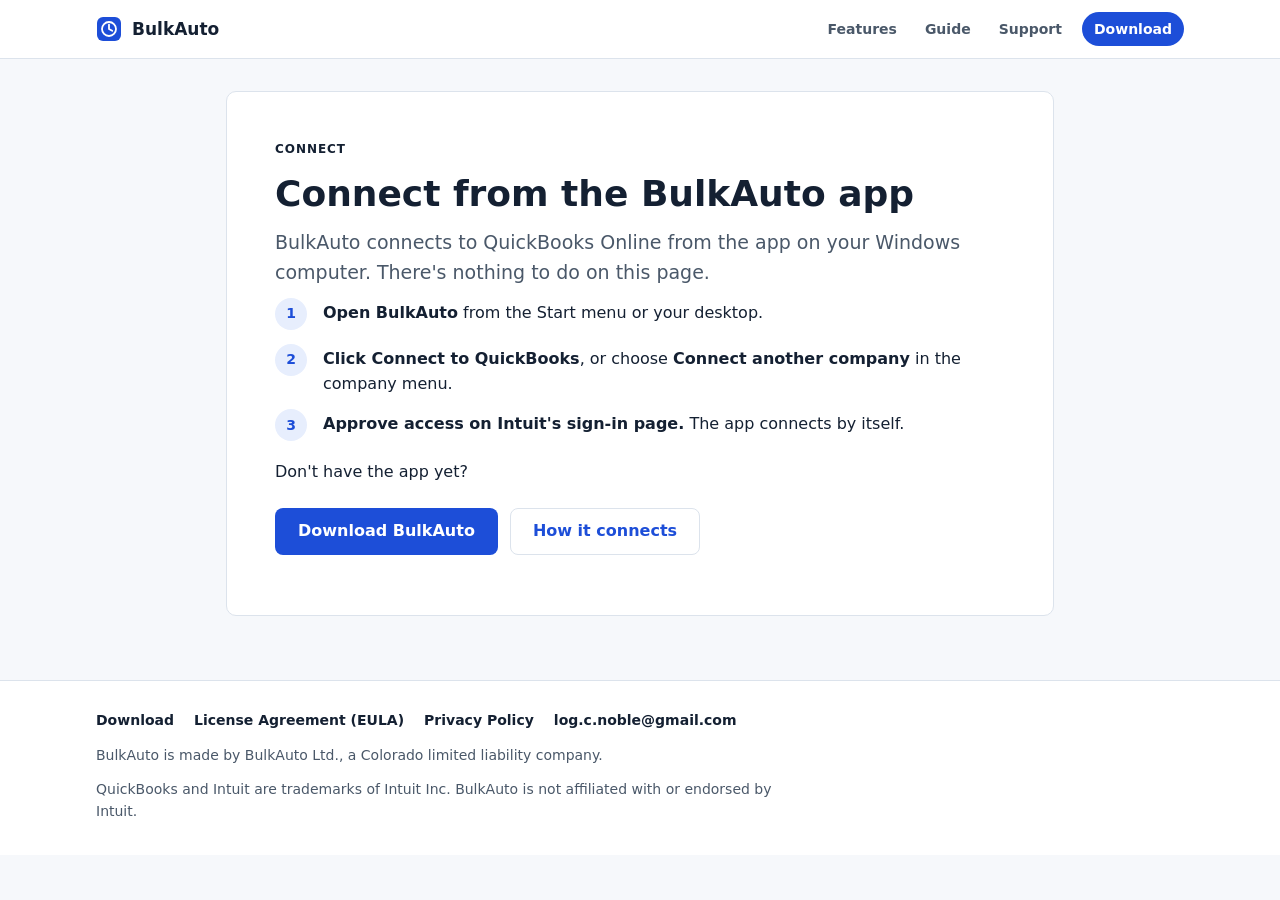
==== connect/index.html @ 15eea6d2 "Public BulkAuto site: home, download, launch, connect and disconnect pages" ====
<!doctype html>
<html lang="en">
<head>
<meta charset="utf-8">
<meta name="viewport" content="width=device-width, initial-scale=1, viewport-fit=cover">
<title>Connect BulkAuto to QuickBooks</title>
<meta name="description" content="BulkAuto connects to QuickBooks Online from the app on your Windows computer. How to connect, and where to download it.">
<meta name="color-scheme" content="light dark">
<link rel="icon" href="data:image/svg+xml,<svg xmlns='http://www.w3.org/2000/svg' viewBox='0 0 26 26'><rect x='1' y='1' width='24' height='24' rx='6' fill='%231d4ed8'/><circle cx='13' cy='13' r='7' fill='none' stroke='white' stroke-width='1.8'/><path d='M13 13 V8.6 M13 13 L16.2 14.8' stroke='white' stroke-width='1.8' stroke-linecap='round' fill='none'/></svg>">
<link rel="stylesheet" href="../style.css">
</head>
<body>
<a class="skip" href="#main">Skip to content</a>
<header class="masthead">
  <div class="masthead-inner">
    <a class="product" href="../"><svg width="26" height="26" viewBox="0 0 26 26" aria-hidden="true">
        <rect x="1" y="1" width="24" height="24" rx="6" fill="var(--accent)"></rect>
        <circle cx="13" cy="13" r="7" fill="none" stroke="var(--sheet)" stroke-width="1.8"></circle>
        <path d="M13 13 V8.6 M13 13 L16.2 14.8" stroke="var(--sheet)" stroke-width="1.8" stroke-linecap="round" fill="none"></path>
      </svg> BulkAuto</a>
    <nav class="doc-nav" aria-label="Site">
      <a href="../#features">Features</a>
      <a href="../#getting-started">Guide</a>
      <a href="../#support">Support</a>
      <a class="nav-cta" href="../download/">Download</a>
    </nav>
  </div>
</header>

<div class="page single">
  <main class="docs" id="main">
    <article class="doc" aria-labelledby="connect-title">
      <p class="eyebrow">Connect</p>
      <h1 id="connect-title">Connect from the BulkAuto app</h1>
      <p class="lead">BulkAuto connects to QuickBooks Online from the app on your Windows computer. There's nothing to
        do on this page.</p>
      <ol class="steps">
        <li><b>Open BulkAuto</b> from the Start menu or your desktop.</li>
        <li><b>Click Connect to QuickBooks</b>, or choose <b>Connect another company</b> in the company menu.</li>
        <li><b>Approve access on Intuit's sign-in page.</b> The app connects by itself.</li>
      </ol>
      <p>Don't have the app yet?</p>
      <div class="actions">
        <a class="button" href="../download/">Download BulkAuto</a>
        <a class="button secondary" href="../#how-it-connects">How it connects</a>
      </div>
    </article>
  </main>
</div>

<footer class="site-footer">
  <div class="wrap">
    <ul class="footer-links">
      <li><a href="../download/">Download</a></li>
      <li><a href="../eula/">License Agreement (EULA)</a></li>
      <li><a href="../privacy/">Privacy Policy</a></li>
      <li><a href="mailto:log.c.noble@gmail.com">log.c.noble@gmail.com</a></li>
    </ul>
    <p>BulkAuto is made by BulkAuto Ltd., a Colorado limited liability company.</p>
    <p>QuickBooks and Intuit are trademarks of Intuit Inc. BulkAuto is not affiliated with or endorsed by Intuit.</p>
  </div>
</footer>
</body>
</html>
---- style.css ----
/* BulkAuto site. Plain CSS, system fonts only: nothing is loaded from another site. */
:root {
  --paper: #f6f8fb;
  --sheet: #ffffff;
  --ink: #142032;
  --ink-soft: #4a5869;
  --rule: #dce3ec;
  --accent: #1d4ed8;
  --accent-ink: #ffffff;
  --accent-soft: #e7eefd;
  --note: #f1f5fa;
  --good: #15803d;
  --good-soft: #e5f5ea;
  --font-body: system-ui, -apple-system, "Segoe UI", Roboto, "Helvetica Neue", Arial, sans-serif;
  --font-display: var(--font-body);
  --font-mono: ui-monospace, "Cascadia Mono", Consolas, "SF Mono", Menlo, monospace;
  --step--1: 0.875rem;
  --step-0: 1rem;
  --step-1: 1.1875rem;
  --step-2: 1.5rem;
  --step-3: clamp(1.75rem, 1.2rem + 2.2vw, 2.25rem);
  --step-4: clamp(2rem, 1.3rem + 3.2vw, 3rem);
  --wrap: 1120px;
  --gutter: max(16px, env(safe-area-inset-left, 0px));
  --gutter-r: max(16px, env(safe-area-inset-right, 0px));
  color-scheme: light;
}
@media (prefers-color-scheme: dark) {
  :root:not([data-theme="light"]) {
    --paper: #0e131a;
    --sheet: #151c26;
    --ink: #e6ebf2;
    --ink-soft: #a6b2c2;
    --rule: #2a3545;
    --accent: #84a8ff;
    --accent-ink: #0e131a;
    --accent-soft: #1c2a47;
    --note: #1a2230;
    --good: #6fd08f;
    --good-soft: #17301f;
    color-scheme: dark;
  }
}
:root[data-theme="dark"] {
  --paper: #0e131a;
  --sheet: #151c26;
  --ink: #e6ebf2;
  --ink-soft: #a6b2c2;
  --rule: #2a3545;
  --accent: #84a8ff;
  --accent-ink: #0e131a;
  --accent-soft: #1c2a47;
  --note: #1a2230;
  --good: #6fd08f;
  --good-soft: #17301f;
  color-scheme: dark;
}

* { box-sizing: border-box; }
html { scroll-behavior: smooth; scroll-padding-top: 84px; -webkit-text-size-adjust: 100%; }
@media (prefers-reduced-motion: reduce) { html { scroll-behavior: auto; } }
body {
  margin: 0;
  background: var(--paper);
  color: var(--ink);
  font-family: var(--font-body);
  font-size: var(--step-0);
  line-height: 1.6;
  overflow-wrap: break-word;
}
img, svg { max-width: 100%; }
a { color: var(--accent); text-underline-offset: 2px; }
a:focus-visible, button:focus-visible { outline: 2px solid var(--accent); outline-offset: 2px; border-radius: 4px; }
h1, h2, h3 { font-family: var(--font-display); line-height: 1.2; text-wrap: balance; }
code { font-family: var(--font-mono); font-size: 0.875em; background: var(--note); border: 1px solid var(--rule); border-radius: 4px; padding: 0.05em 0.35em; overflow-wrap: anywhere; }
kbd { font-family: var(--font-mono); font-size: 0.85em; border: 1px solid var(--rule); border-bottom-width: 2px; border-radius: 4px; padding: 0 0.35em; background: var(--sheet); }
.skip { position: absolute; left: -9999px; top: 8px; z-index: 10; background: var(--sheet); padding: 8px 12px; border-radius: 6px; }
.skip:focus { left: 8px; }

/* ----- Header ----- */
.masthead {
  position: sticky;
  top: 0;
  z-index: 5;
  background: var(--sheet);
  border-bottom: 1px solid var(--rule);
}
.masthead-inner {
  max-width: var(--wrap);
  margin: 0 auto;
  padding: 12px var(--gutter-r) 12px var(--gutter);
  display: flex;
  align-items: center;
  gap: 8px 16px;
  flex-wrap: wrap;
}
.product { display: inline-flex; align-items: center; gap: 10px; font-weight: 700; font-size: 1.0625rem; color: inherit; text-decoration: none; }
.product svg { flex: none; }
.doc-nav { display: flex; flex-wrap: wrap; align-items: center; gap: 4px; margin-left: auto; }
.doc-nav a {
  text-decoration: none;
  color: var(--ink-soft);
  font-weight: 600;
  font-size: var(--step--1);
  padding: 6px 12px;
  border-radius: 999px;
}
.doc-nav a:hover { color: var(--ink); background: var(--note); }
.doc-nav a.current { color: var(--accent); background: var(--accent-soft); }
.doc-nav a.nav-cta { background: var(--accent); color: var(--accent-ink); margin-left: 4px; }
.doc-nav a.nav-cta:hover { filter: brightness(1.08); }
.doc-nav a.nav-cta.current { box-shadow: inset 0 0 0 2px var(--accent-soft); }

/* ----- Buttons ----- */
.button {
  display: inline-flex;
  align-items: center;
  gap: 10px;
  background: var(--accent);
  color: var(--accent-ink);
  font-weight: 650;
  text-decoration: none;
  padding: 12px 22px;
  border-radius: 8px;
  border: 1px solid transparent;
  line-height: 1.3;
}
.button:hover { filter: brightness(1.08); }
.button svg { flex: none; }
.button.secondary { background: transparent; color: var(--accent); border-color: var(--rule); }
.button.secondary:hover { background: var(--accent-soft); filter: none; }
.actions { display: flex; flex-wrap: wrap; align-items: center; gap: 12px; margin: 24px 0 12px; }
.hint-inline { color: var(--ink-soft); font-size: var(--step--1); }

/* ----- Home: sections ----- */
.wrap { max-width: var(--wrap); margin: 0 auto; padding-left: var(--gutter); padding-right: var(--gutter-r); }
.section { padding: 56px 0; border-top: 1px solid var(--rule); }
.section.alt { background: var(--sheet); }
.section h2 { font-size: var(--step-3); margin: 0 0 10px; }
.section .lead { color: var(--ink-soft); font-size: var(--step-1); max-width: 62ch; margin: 0 0 28px; }
.eyebrow { font-size: 0.75rem; font-weight: 700; letter-spacing: 0.08em; text-transform: uppercase; color: var(--accent); margin: 0 0 8px; }

.hero { padding: 56px 0 48px; }
.hero-grid { display: grid; grid-template-columns: minmax(0, 1.1fr) minmax(0, 0.9fr); gap: 48px; align-items: center; }
.hero h1 { font-size: var(--step-4); margin: 0 0 16px; letter-spacing: -0.01em; }
.hero .lead { font-size: var(--step-1); color: var(--ink-soft); max-width: 56ch; margin: 0; }
.hero .facts { list-style: none; padding: 0; margin: 20px 0 0; display: flex; flex-wrap: wrap; gap: 8px 20px; color: var(--ink-soft); font-size: var(--step--1); }
.hero .facts li { display: flex; align-items: center; gap: 6px; }
.hero .facts li::before { content: ""; width: 6px; height: 6px; border-radius: 50%; background: var(--good); flex: none; }

/* The illustration: an abstract app window with a preview list. Decorative only. */
.mock { background: var(--sheet); border: 1px solid var(--rule); border-radius: 12px; box-shadow: 0 18px 40px -24px rgba(20, 32, 50, 0.35); overflow: hidden; }
.mock-bar { display: flex; gap: 6px; padding: 10px 14px; border-bottom: 1px solid var(--rule); background: var(--note); }
.mock-bar span { width: 10px; height: 10px; border-radius: 50%; background: var(--rule); }
.mock-body { padding: 18px; display: grid; gap: 10px; }
.mock-title { height: 12px; width: 46%; border-radius: 6px; background: var(--ink-soft); opacity: 0.55; }
.mock-sub { height: 8px; width: 70%; border-radius: 6px; background: var(--rule); margin-bottom: 6px; }
.mock-row { display: grid; grid-template-columns: 16px 1fr 56px; gap: 12px; align-items: center; padding: 8px 10px; border: 1px solid var(--rule); border-radius: 8px; }
.mock-row i { width: 16px; height: 16px; border-radius: 4px; border: 2px solid var(--accent); background: var(--accent); position: relative; }
.mock-row i::after { content: ""; position: absolute; left: 3px; top: 0; width: 5px; height: 9px; border: solid var(--accent-ink); border-width: 0 2px 2px 0; transform: rotate(45deg); }
.mock-row.off i { background: transparent; }
.mock-row.off i::after { display: none; }
.mock-row b { height: 8px; border-radius: 6px; background: var(--rule); }
.mock-row em { height: 8px; border-radius: 6px; background: var(--rule); }
.mock-foot { display: flex; justify-content: flex-end; gap: 8px; margin-top: 6px; }
.mock-foot span { height: 28px; width: 84px; border-radius: 6px; border: 1px solid var(--rule); }
.mock-foot span.go { background: var(--accent); border-color: var(--accent); }
.flow { list-style: none; margin: 16px 0 0; padding: 0; display: flex; flex-wrap: wrap; gap: 8px; justify-content: center; }
.flow li { font-size: var(--step--1); font-weight: 600; color: var(--ink); background: var(--sheet); border: 1px solid var(--rule); border-radius: 999px; padding: 4px 12px; }
.flow li + li::before { content: "\2192"; color: var(--ink-soft); margin-right: 8px; }

/* Feature cards */
.grid { display: grid; gap: 16px; grid-template-columns: repeat(auto-fit, minmax(min(250px, 100%), 1fr)); }
.feature { background: var(--sheet); border: 1px solid var(--rule); border-radius: 10px; padding: 20px 22px; }
.section.alt .feature { background: var(--paper); }
.feature h3 { font-size: var(--step-1); margin: 0 0 6px; display: flex; align-items: center; gap: 10px; }
.feature h3 svg { flex: none; color: var(--accent); }
.feature p { margin: 0; color: var(--ink-soft); }

/* Numbered steps */
.steps { list-style: none; counter-reset: step; margin: 0; padding: 0; display: grid; gap: 14px; max-width: 72ch; }
.steps > li { counter-increment: step; position: relative; padding-left: 48px; min-height: 32px; }
.steps > li::before {
  content: counter(step);
  position: absolute; left: 0; top: -2px;
  width: 32px; height: 32px; border-radius: 50%;
  display: grid; place-items: center;
  font-weight: 700; font-size: var(--step--1);
  color: var(--accent); background: var(--accent-soft);
}
.steps b { color: var(--ink); }
.steps p { margin: 2px 0 0; color: var(--ink-soft); }

.two-col { display: grid; grid-template-columns: repeat(2, minmax(0, 1fr)); gap: 40px; align-items: start; }
.checks { list-style: none; margin: 0; padding: 0; display: grid; gap: 12px; }
.checks li { position: relative; padding-left: 30px; }
.checks li::before {
  content: ""; position: absolute; left: 0; top: 4px; width: 18px; height: 18px; border-radius: 50%; background: var(--good-soft);
}
.checks li::after {
  content: ""; position: absolute; left: 6px; top: 7px; width: 5px; height: 9px; border: solid var(--good); border-width: 0 2px 2px 0; transform: rotate(45deg);
}
.checks b { color: var(--ink); }
.panel { background: var(--sheet); border: 1px solid var(--rule); border-radius: 10px; padding: 22px 24px; }
.section.alt .panel { background: var(--paper); }
.panel h3 { margin: 0 0 8px; font-size: var(--step-1); }
.panel p { margin: 0 0 10px; }
.panel p:last-child { margin-bottom: 0; }
.panel ul { margin: 0 0 10px; padding-left: 1.2em; }
.muted { color: var(--ink-soft); }
dl.specs { margin: 0; display: grid; grid-template-columns: max-content minmax(0, 1fr); gap: 8px 20px; }
dl.specs dt { font-weight: 650; }
dl.specs dd { margin: 0; color: var(--ink-soft); }

/* ----- Single pages (download, launch, connect, disconnect) and the legal documents ----- */
.page {
  max-width: var(--wrap);
  margin: 0 auto;
  padding: 32px var(--gutter-r) 64px var(--gutter);
  display: grid;
  grid-template-columns: 240px minmax(0, 1fr);
  gap: 48px;
  align-items: start;
}
.page.single { grid-template-columns: minmax(0, 1fr); max-width: 860px; }
.rail { position: sticky; top: 84px; font-size: var(--step--1); display: grid; gap: 20px; }
.rail h2 { font-family: var(--font-body); font-size: 0.75rem; text-transform: uppercase; letter-spacing: 0.08em; color: var(--ink-soft); margin: 0 0 6px; }
.rail ol { list-style: none; margin: 0; padding: 0; display: grid; gap: 2px; }
.rail a { display: block; color: var(--ink-soft); text-decoration: none; padding: 3px 0 3px 10px; border-left: 2px solid var(--rule); line-height: 1.35; }
.rail a:hover { color: var(--ink); border-left-color: var(--accent); }

.docs { min-width: 0; display: grid; gap: 32px; }
.docs > * { min-width: 0; }
.doc { background: var(--sheet); border: 1px solid var(--rule); border-radius: 10px; padding: clamp(20px, 4vw, 48px); }
.doc > * { max-width: 68ch; }
.doc h1 { font-size: var(--step-3); margin: 0 0 12px; font-weight: 700; }
.doc h2 { font-size: var(--step-1); margin: 32px 0 8px; font-weight: 700; display: flex; gap: 10px; align-items: baseline; }
.doc h2 .n { font-family: var(--font-mono); font-size: 0.8em; font-weight: 500; color: var(--accent); min-width: 2.2em; }
.doc h3 { font-size: var(--step-0); margin: 20px 0 4px; font-weight: 700; }
.doc p, .doc li { color: var(--ink); }
.doc p { margin: 0 0 12px; }
.doc ul, .doc ol { margin: 0 0 12px; padding-left: 1.3em; display: grid; gap: 6px; }
.doc .steps { padding-left: 0; gap: 14px; margin: 8px 0 16px; }
.doc .lead { font-size: var(--step-1); color: var(--ink-soft); }
.doc p.hint { color: var(--ink-soft); font-size: var(--step--1); margin: 0 0 16px; }
.meta { display: flex; flex-wrap: wrap; gap: 6px 20px; color: var(--ink-soft); font-size: var(--step--1); margin: 0 0 24px; padding-bottom: 20px; border-bottom: 1px solid var(--rule); max-width: none; }
.meta b { color: var(--ink); font-weight: 600; }
.caps { text-transform: uppercase; font-size: 0.9375em; letter-spacing: 0.01em; }
.status { display: inline-flex; align-items: center; gap: 8px; font-size: var(--step--1); font-weight: 650; padding: 4px 12px; border-radius: 999px; background: var(--note); color: var(--ink-soft); margin: 0 0 14px; }
.status::before { content: ""; width: 8px; height: 8px; border-radius: 50%; background: currentColor; }
.status.good { background: var(--good-soft); color: var(--good); }

.summary {
  background: var(--note);
  border: 1px solid var(--rule);
  border-radius: 8px;
  padding: 16px 20px;
  margin: 0 0 12px;
}
.summary h2 { margin: 0 0 8px; font-size: var(--step-0); font-family: var(--font-body); }
.summary ul { margin: 0; }

.table-wrap { overflow-x: auto; margin: 8px 0 16px; max-width: 68ch; }
table { border-collapse: collapse; width: 100%; font-size: var(--step--1); }
th, td { text-align: left; vertical-align: top; padding: 8px 10px; border-bottom: 1px solid var(--rule); }
th { font-weight: 700; color: var(--ink-soft); font-size: 0.75rem; text-transform: uppercase; letter-spacing: 0.06em; }

.contact { display: flex; flex-wrap: wrap; align-items: center; gap: 10px; }
.email { font-family: var(--font-mono); font-size: 0.9375rem; background: var(--note); border: 1px solid var(--rule); border-radius: 6px; padding: 4px 10px; user-select: all; overflow-wrap: anywhere; }
.copy {
  font: inherit;
  font-size: var(--step--1);
  font-weight: 600;
  color: var(--accent);
  background: transparent;
  border: 1px solid var(--rule);
  border-radius: 6px;
  padding: 4px 10px;
  cursor: pointer;
}
.copy:hover { background: var(--accent-soft); }

/* ----- Footer ----- */
.site-footer { border-top: 1px solid var(--rule); background: var(--sheet); color: var(--ink-soft); font-size: var(--step--1); }
.site-footer .wrap { padding-top: 28px; padding-bottom: 32px; display: grid; gap: 12px; }
.footer-links { display: flex; flex-wrap: wrap; gap: 6px 20px; margin: 0; padding: 0; list-style: none; }
.footer-links a { color: var(--ink); font-weight: 600; text-decoration: none; }
.footer-links a:hover { color: var(--accent); text-decoration: underline; }
.site-footer p { margin: 0; max-width: 80ch; }
/* Older pages' footnote, kept for anything that still uses it. */
.footer { color: var(--ink-soft); font-size: var(--step--1); max-width: 68ch; }

/* ----- Narrow screens ----- */
@media (max-width: 900px) {
  .hero-grid { grid-template-columns: minmax(0, 1fr); gap: 32px; }
  .hero-art { max-width: 460px; }
  .two-col { grid-template-columns: minmax(0, 1fr); gap: 24px; }
  .page { grid-template-columns: minmax(0, 1fr); gap: 24px; padding-top: 20px; padding-bottom: 48px; }
  .rail { position: static; grid-template-columns: 1fr 1fr; }
}
@media (max-width: 640px) {
  .masthead { position: static; }
  html { scroll-padding-top: 12px; }
  .doc-nav { margin-left: -12px; width: calc(100% + 12px); }
  .hero { padding: 32px 0 36px; }
  .section { padding: 40px 0; }
  .rail { grid-template-columns: 1fr; }
  dl.specs { grid-template-columns: minmax(0, 1fr); gap: 2px; }
  dl.specs dd { margin-bottom: 10px; }
}
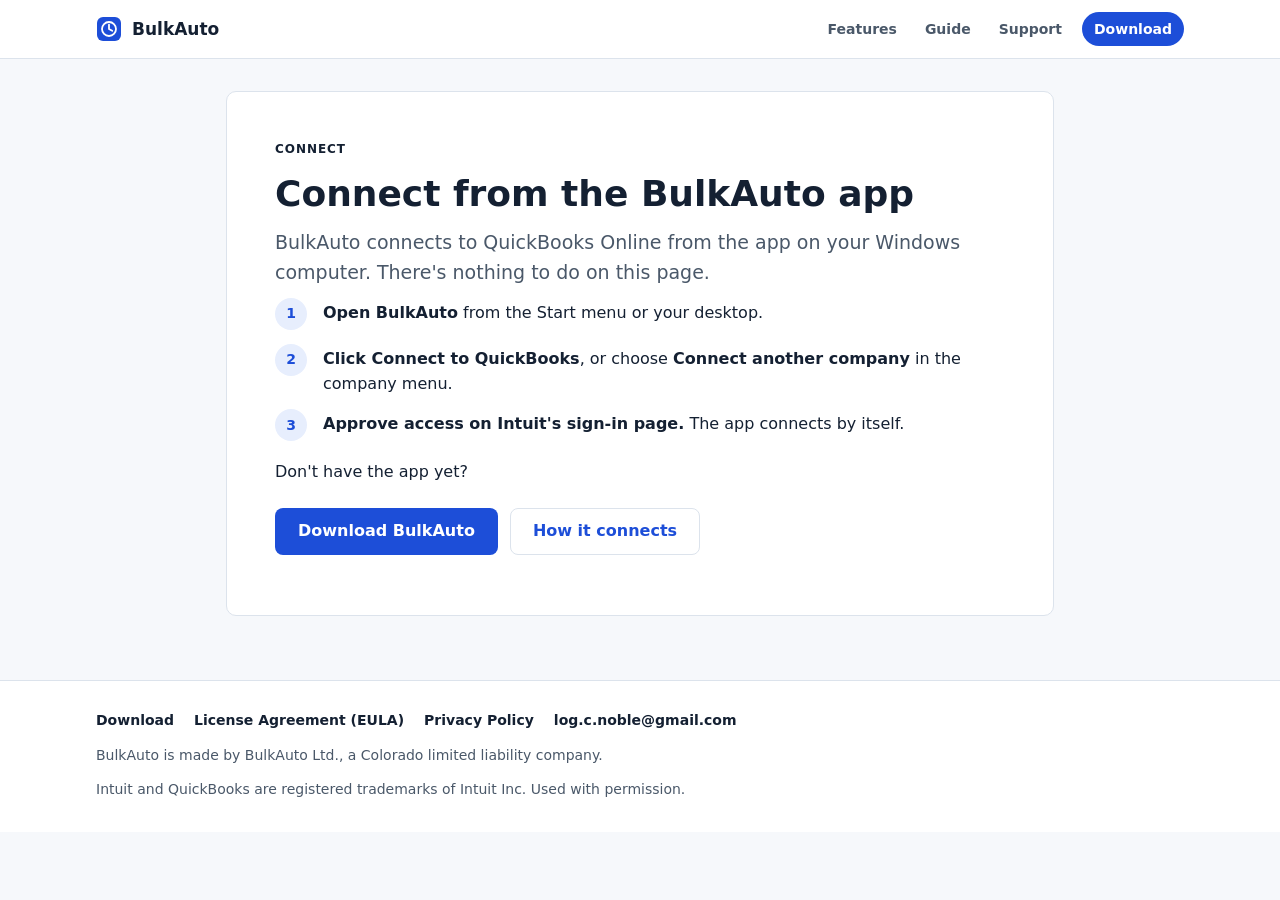
==== commit 57421851: "Intuit's required trademark notice in every footer Co-Authored-By: Claude Opus 5.5 <noreply@anthropi" ====
--- a/connect/index.html
+++ b/connect/index.html
@@ -3,6 +3,7 @@
 <head>
 <meta charset="utf-8">
 <meta name="viewport" content="width=device-width, initial-scale=1, viewport-fit=cover">
+<meta name="referrer" content="no-referrer">
 <title>Connect BulkAuto to QuickBooks</title>
 <meta name="description" content="BulkAuto connects to QuickBooks Online from the app on your Windows computer. How to connect, and where to download it.">
 <meta name="color-scheme" content="light dark">
@@ -57,7 +58,7 @@
       <li><a href="mailto:log.c.noble@gmail.com">log.c.noble@gmail.com</a></li>
     </ul>
     <p>BulkAuto is made by BulkAuto Ltd., a Colorado limited liability company.</p>
-    <p>QuickBooks and Intuit are trademarks of Intuit Inc. BulkAuto is not affiliated with or endorsed by Intuit.</p>
+    <p>Intuit and QuickBooks are registered trademarks of Intuit Inc. Used with permission.</p>
   </div>
 </footer>
 </body>
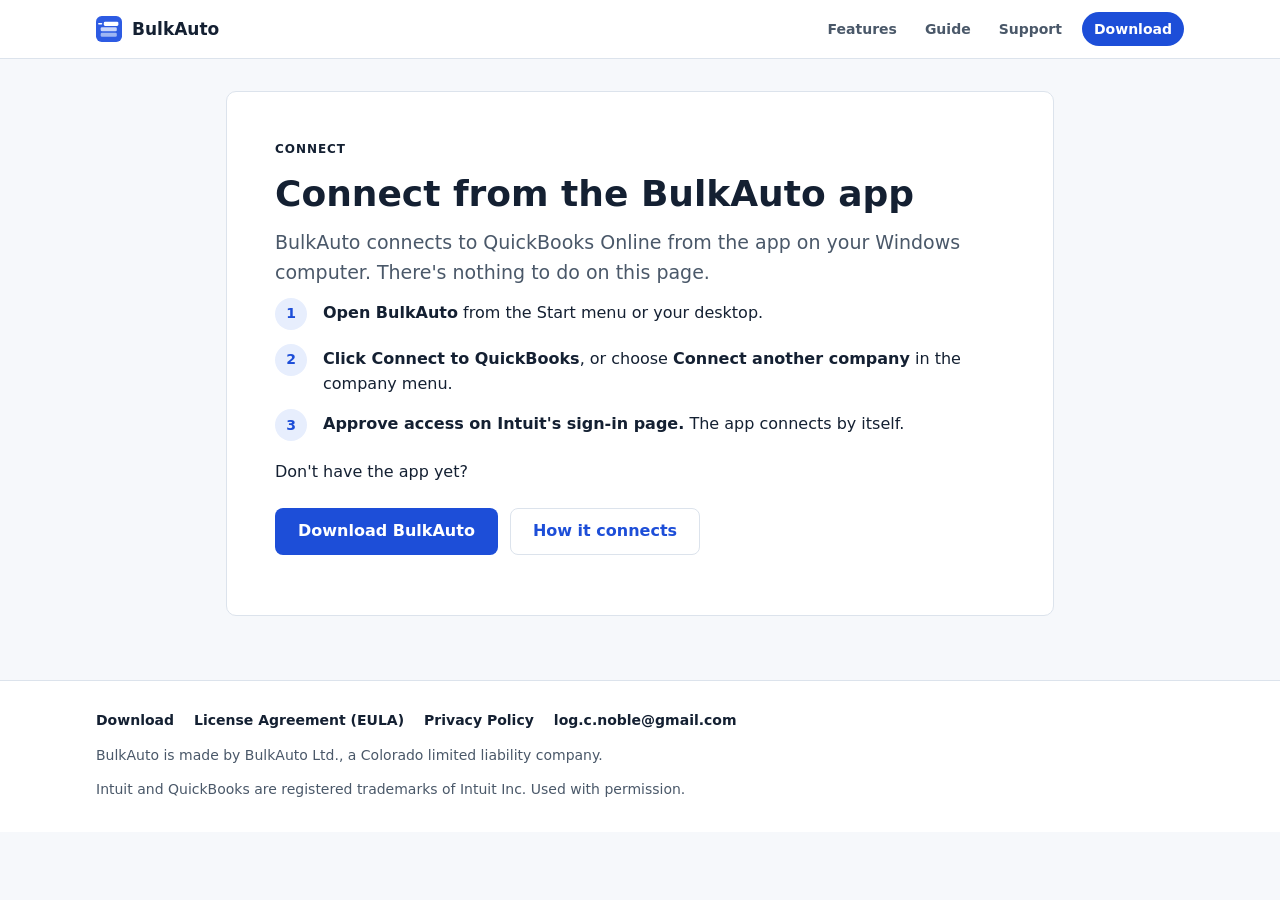
==== commit 97c62b17: "New BulkAuto logo in every header and browser-tab icon Co-Authored-By: Claude Opus 5.5 <noreply@anth" ====
--- a/connect/index.html
+++ b/connect/index.html
@@ -7,18 +7,14 @@
 <title>Connect BulkAuto to QuickBooks</title>
 <meta name="description" content="BulkAuto connects to QuickBooks Online from the app on your Windows computer. How to connect, and where to download it.">
 <meta name="color-scheme" content="light dark">
-<link rel="icon" href="data:image/svg+xml,<svg xmlns='http://www.w3.org/2000/svg' viewBox='0 0 26 26'><rect x='1' y='1' width='24' height='24' rx='6' fill='%231d4ed8'/><circle cx='13' cy='13' r='7' fill='none' stroke='white' stroke-width='1.8'/><path d='M13 13 V8.6 M13 13 L16.2 14.8' stroke='white' stroke-width='1.8' stroke-linecap='round' fill='none'/></svg>">
+<link rel="icon" href="data:image/svg+xml,<svg xmlns='http://www.w3.org/2000/svg' viewBox='0 0 100 100'><rect width='100' height='100' rx='22' fill='%232d5be3'/><rect x='18' y='64' width='62' height='16' rx='5' fill='%239fb6f3'/><rect x='18' y='43' width='62' height='16' rx='5' fill='%23c9d6fa'/><rect x='30' y='22' width='56' height='16' rx='5' fill='%23ffffff'/><rect x='8' y='27' width='16' height='6' rx='3' fill='%23ffffff'/></svg>">
 <link rel="stylesheet" href="../style.css">
 </head>
 <body>
 <a class="skip" href="#main">Skip to content</a>
 <header class="masthead">
   <div class="masthead-inner">
-    <a class="product" href="../"><svg width="26" height="26" viewBox="0 0 26 26" aria-hidden="true">
-        <rect x="1" y="1" width="24" height="24" rx="6" fill="var(--accent)"></rect>
-        <circle cx="13" cy="13" r="7" fill="none" stroke="var(--sheet)" stroke-width="1.8"></circle>
-        <path d="M13 13 V8.6 M13 13 L16.2 14.8" stroke="var(--sheet)" stroke-width="1.8" stroke-linecap="round" fill="none"></path>
-      </svg> BulkAuto</a>
+    <a class="product" href="../"><svg width="26" height="26" viewBox="0 0 100 100" aria-hidden="true"><rect width="100" height="100" rx="22" fill="#2d5be3"></rect><rect x="18" y="64" width="62" height="16" rx="5" fill="#9fb6f3"></rect><rect x="18" y="43" width="62" height="16" rx="5" fill="#c9d6fa"></rect><rect x="30" y="22" width="56" height="16" rx="5" fill="#ffffff"></rect><rect x="8" y="27" width="16" height="6" rx="3" fill="#ffffff"></rect></svg> BulkAuto</a>
     <nav class="doc-nav" aria-label="Site">
       <a href="../#features">Features</a>
       <a href="../#getting-started">Guide</a>
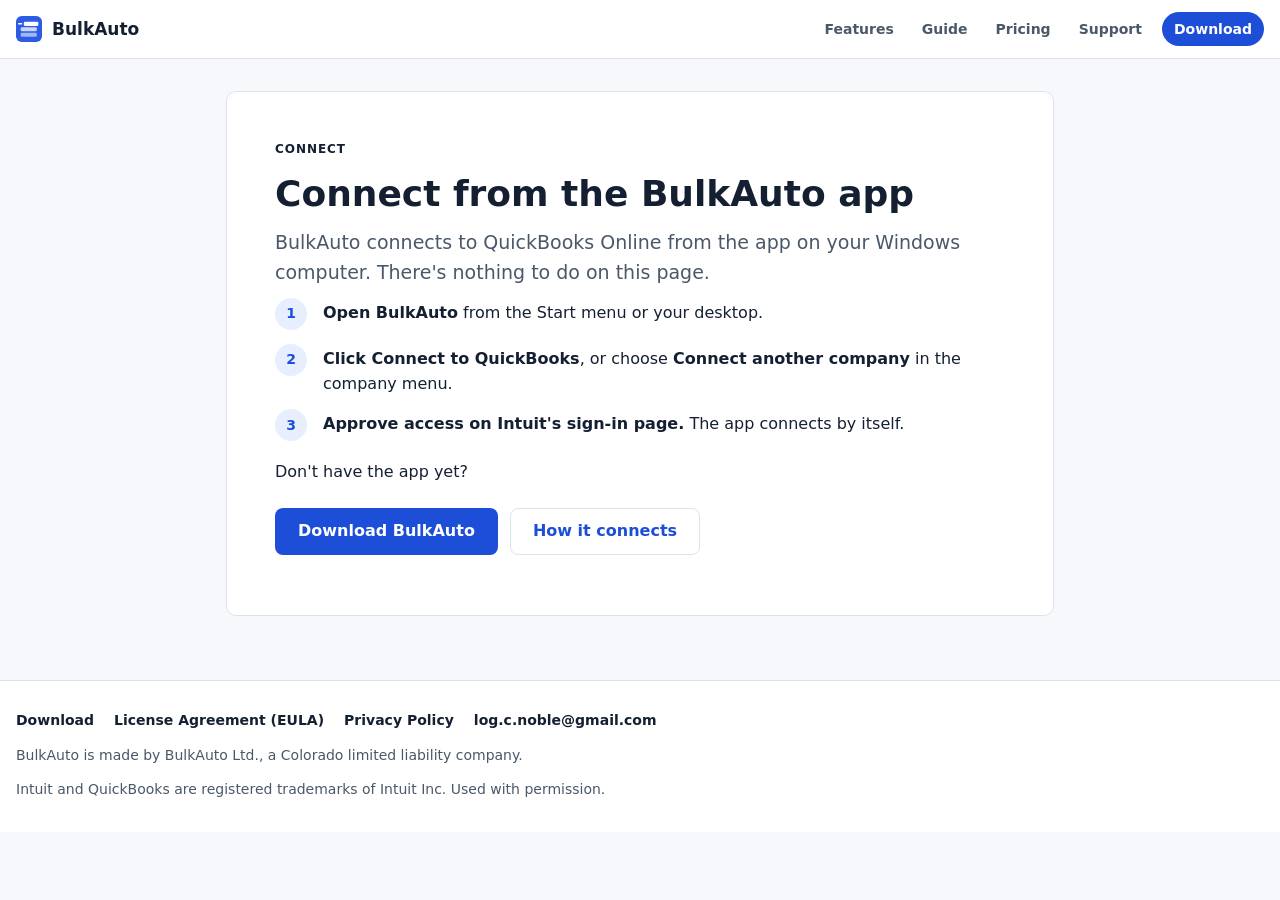
==== commit efe99ace: "Pricing panel (plans are bought in the app), troubleshooting in Support, Pricing in every menu Co-Au" ====
--- a/connect/index.html
+++ b/connect/index.html
@@ -18,6 +18,7 @@
     <nav class="doc-nav" aria-label="Site">
       <a href="../#features">Features</a>
       <a href="../#getting-started">Guide</a>
+      <a href="../#pricing">Pricing</a>
       <a href="../#support">Support</a>
       <a class="nav-cta" href="../download/">Download</a>
     </nav>
--- a/style.css
+++ b/style.css
@@ -20,7 +20,7 @@
   --step-2: 1.5rem;
   --step-3: clamp(1.75rem, 1.2rem + 2.2vw, 2.25rem);
   --step-4: clamp(2rem, 1.3rem + 3.2vw, 3rem);
-  --wrap: 1120px;
+  --wrap: 1280px;
   --gutter: max(16px, env(safe-area-inset-left, 0px));
   --gutter-r: max(16px, env(safe-area-inset-right, 0px));
   color-scheme: light;
@@ -142,6 +142,9 @@
 
 .hero { padding: 56px 0 48px; }
 .hero-grid { display: grid; grid-template-columns: minmax(0, 1.1fr) minmax(0, 0.9fr); gap: 48px; align-items: center; }
+/* The hero is wider than the page and gives most of it to the demo carousel, so the clips are easy to follow. */
+.hero .wrap.hero-grid { grid-template-columns: minmax(0, 0.8fr) minmax(0, 1.2fr); gap: 40px; }
+.hero-grid h1 { font-size: clamp(2rem, 1.1rem + 1.5vw, 2.75rem); }
 .hero h1 { font-size: var(--step-4); margin: 0 0 16px; letter-spacing: -0.01em; }
 .hero .lead { font-size: var(--step-1); color: var(--ink-soft); max-width: 56ch; margin: 0; }
 .hero .facts { list-style: none; padding: 0; margin: 20px 0 0; display: flex; flex-wrap: wrap; gap: 8px 20px; color: var(--ink-soft); font-size: var(--step--1); }
@@ -291,9 +294,11 @@
 .footer { color: var(--ink-soft); font-size: var(--step--1); max-width: 68ch; }
 
 /* ----- Narrow screens ----- */
+@media (max-width: 1100px) {
+  .hero .wrap.hero-grid { grid-template-columns: minmax(0, 1fr); gap: 32px; max-width: 920px; }
+}
 @media (max-width: 900px) {
   .hero-grid { grid-template-columns: minmax(0, 1fr); gap: 32px; }
-  .hero-art { max-width: 460px; }
   .two-col { grid-template-columns: minmax(0, 1fr); gap: 24px; }
   .page { grid-template-columns: minmax(0, 1fr); gap: 24px; padding-top: 20px; padding-bottom: 48px; }
   .rail { position: static; grid-template-columns: 1fr 1fr; }
@@ -301,10 +306,53 @@
 @media (max-width: 640px) {
   .masthead { position: static; }
   html { scroll-padding-top: 12px; }
-  .doc-nav { margin-left: -12px; width: calc(100% + 12px); }
+  .doc-nav { margin-left: -8px; width: calc(100% + 8px); gap: 0; }
+  .doc-nav a { padding: 6px 8px; }
   .hero { padding: 32px 0 36px; }
   .section { padding: 40px 0; }
   .rail { grid-template-columns: 1fr; }
   dl.specs { grid-template-columns: minmax(0, 1fr); gap: 2px; }
   dl.specs dd { margin-bottom: 10px; }
 }
+
+/* The demo carousel in the hero: recorded flows of the app, with tabs to pick one. */
+.demo-carousel { display: flex; flex-direction: column; gap: 12px; }
+.demo-tabs { display: flex; flex-wrap: wrap; gap: 5px; }
+.demo-tabs [role=tab] { font: inherit; font-size: var(--step--1); font-weight: 600; color: var(--ink-soft); background: var(--sheet);
+  border: 1px solid var(--rule); border-radius: 999px; padding: 5px 12px; cursor: pointer; white-space: nowrap; }
+.demo-tabs [role=tab]:hover { color: var(--ink); border-color: var(--ink-soft); }
+.demo-tabs [role=tab][aria-selected=true] { color: #fff; background: var(--accent); border-color: var(--accent); }
+.demo-tabs [role=tab]:focus-visible { outline: 3px solid var(--accent); outline-offset: 2px; }
+.demo-frame { margin: 0; border: 1px solid var(--rule); border-radius: 12px; overflow: hidden; background: var(--sheet);
+  box-shadow: 0 1px 2px rgba(15, 23, 42, .06), 0 18px 40px -20px rgba(15, 23, 42, .35); }
+.demo-frame video { display: block; width: 100%; height: auto; aspect-ratio: 16 / 10; background: #f3f5f9; }
+.demo-progress { height: 3px; background: var(--rule); }
+.demo-progress span { display: block; height: 100%; background: var(--accent); transform: scaleX(0); transform-origin: left; transition: transform .25s linear; }
+.demo-frame.still .demo-progress { display: none; }
+.demo-frame figcaption { padding: 10px 14px; font-size: var(--step--1); color: var(--ink-soft); min-height: 3.6em; }
+.demo-frame figcaption b { color: var(--ink); }
+
+/* Pricing (information only: plans are chosen and paid for in the app). */
+.price-grid { display: grid; grid-template-columns: repeat(auto-fit, minmax(min(100%, 260px), 1fr)); gap: 20px; }
+.price-card { background: var(--sheet); border: 1px solid var(--rule); border-radius: 12px; padding: 22px 24px; display: flex; flex-direction: column; gap: 6px; }
+.price-card.featured { border-color: var(--accent); box-shadow: 0 0 0 1px var(--accent); }
+.price-card h3 { margin: 0; font-size: var(--step-1); }
+.price { margin: 4px 0 0; color: var(--ink-soft); }
+.price b { font-size: 2rem; color: var(--ink); letter-spacing: -0.01em; margin-right: 4px; }
+.price-alt { margin: 0; color: var(--ink-soft); font-size: var(--step--1); }
+.price-list { list-style: none; margin: 12px 0 0; padding: 0; display: grid; gap: 8px; }
+.price-list li { display: flex; gap: 8px; align-items: flex-start; }
+.price-list svg { flex: none; margin-top: 4px; color: var(--good); }
+.price-notes { color: var(--ink-soft); font-size: var(--step--1); max-width: 80ch; margin: 18px 0 28px; }
+
+/* Support: troubleshooting, one question per expandable row. */
+.faq-title { margin: 32px 0 12px; font-size: var(--step-1); }
+.faq { display: grid; gap: 10px; max-width: 80ch; }
+.faq details { background: var(--paper); border: 1px solid var(--rule); border-radius: 10px; padding: 0 18px; }
+.section.alt .faq details { background: var(--paper); }
+.faq summary { cursor: pointer; font-weight: 600; padding: 14px 0; list-style-position: outside; }
+.faq summary:focus-visible { outline: 3px solid var(--accent); outline-offset: 2px; border-radius: 6px; }
+.faq details[open] summary { border-bottom: 1px solid var(--rule); }
+.faq details > p, .faq details > ol { color: var(--ink-soft); margin: 12px 0; }
+.faq details > ol { padding-left: 22px; display: grid; gap: 6px; }
+
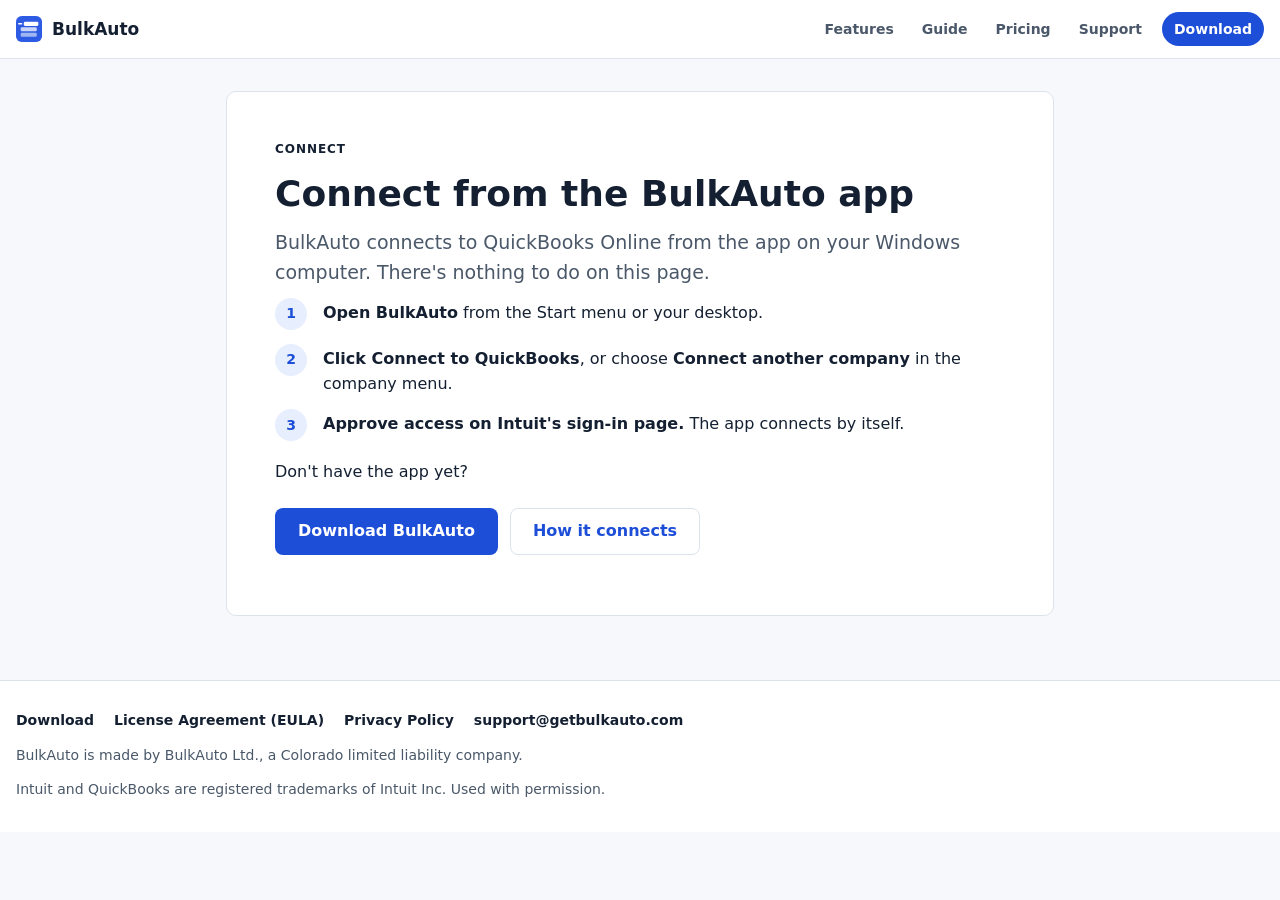
==== commit 574a98a9: "Support email is now support@getbulkauto.com Every page's footer and contact line, and the EULA and " ====
--- a/connect/index.html
+++ b/connect/index.html
@@ -52,7 +52,7 @@
       <li><a href="../download/">Download</a></li>
       <li><a href="../eula/">License Agreement (EULA)</a></li>
       <li><a href="../privacy/">Privacy Policy</a></li>
-      <li><a href="mailto:log.c.noble@gmail.com">log.c.noble@gmail.com</a></li>
+      <li><a href="mailto:support@getbulkauto.com">support@getbulkauto.com</a></li>
     </ul>
     <p>BulkAuto is made by BulkAuto Ltd., a Colorado limited liability company.</p>
     <p>Intuit and QuickBooks are registered trademarks of Intuit Inc. Used with permission.</p>
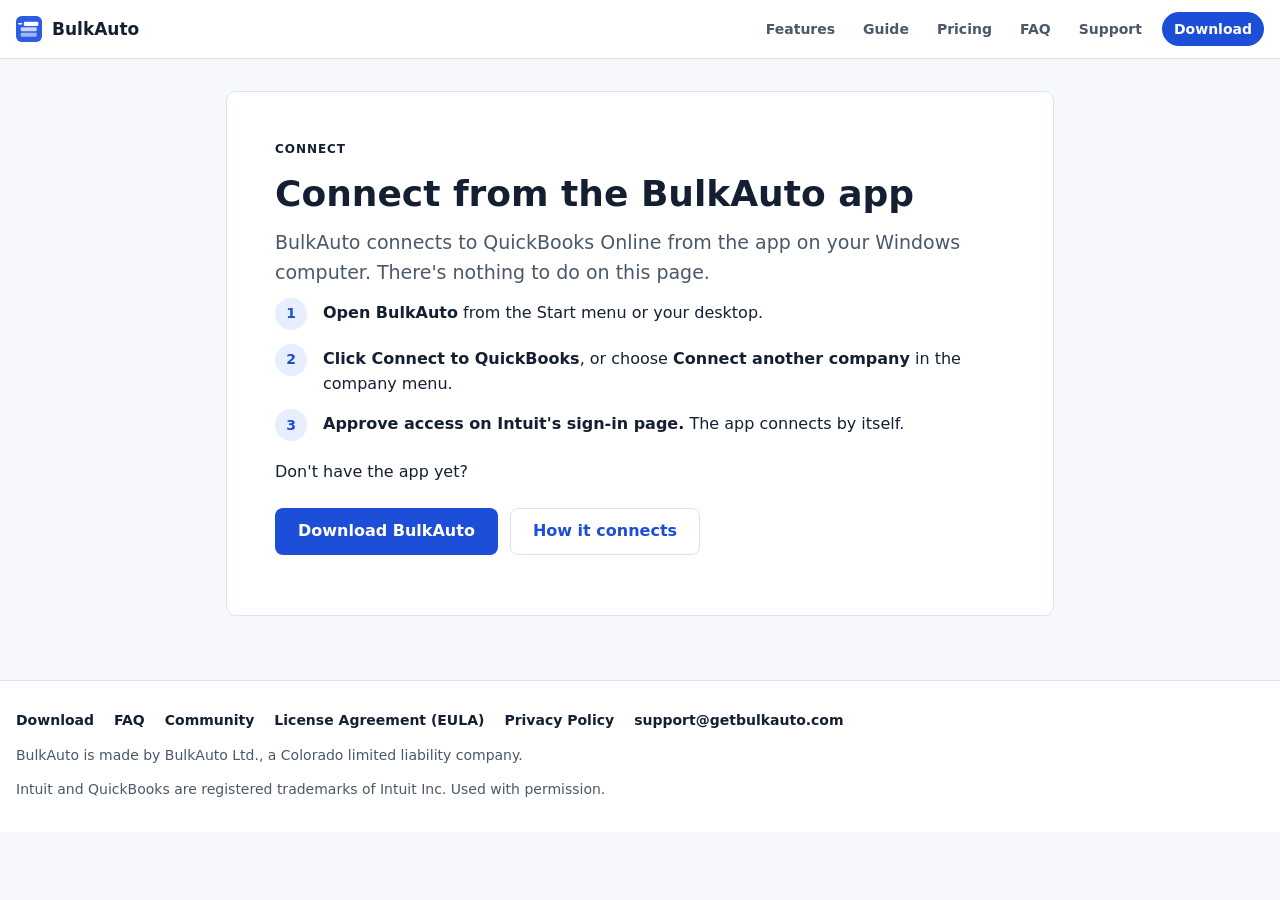
==== commit da363eac: "FAQ and community page /faq/: answers to the common questions (getting started, safety and data, pla" ====
--- a/connect/index.html
+++ b/connect/index.html
@@ -19,6 +19,7 @@
       <a href="../#features">Features</a>
       <a href="../#getting-started">Guide</a>
       <a href="../#pricing">Pricing</a>
+      <a href="../faq/">FAQ</a>
       <a href="../#support">Support</a>
       <a class="nav-cta" href="../download/">Download</a>
     </nav>
@@ -50,6 +51,8 @@
   <div class="wrap">
     <ul class="footer-links">
       <li><a href="../download/">Download</a></li>
+      <li><a href="../faq/">FAQ</a></li>
+      <li><a href="https://github.com/logcnoble-netizen/bulkauto-community/discussions" target="_blank" rel="noopener">Community</a></li>
       <li><a href="../eula/">License Agreement (EULA)</a></li>
       <li><a href="../privacy/">Privacy Policy</a></li>
       <li><a href="mailto:support@getbulkauto.com">support@getbulkauto.com</a></li>
--- a/style.css
+++ b/style.css
@@ -356,3 +356,14 @@
 .faq details > p, .faq details > ol { color: var(--ink-soft); margin: 12px 0; }
 .faq details > ol { padding-left: 22px; display: grid; gap: 6px; }
 
+
+/* FAQ page: the community board box, and room between the question groups */
+.community-card { background: var(--accent-soft); border: 1px solid var(--rule); border-radius: 14px; padding: 20px 22px; margin: 12px 0 40px; }
+.community-card h2 { margin-top: 0; }
+.community-card .actions { margin: 14px 0 12px; flex-wrap: wrap; }
+.doc .faq { margin-bottom: 12px; }
+/* Six menu links on a phone: a little tighter, so Download stays on the first line */
+@media (max-width: 420px) {
+  .doc-nav a { padding: 6px 5px; font-size: 13px; }
+  .doc-nav a.nav-cta { margin-left: 2px; padding: 6px 10px; }
+}
